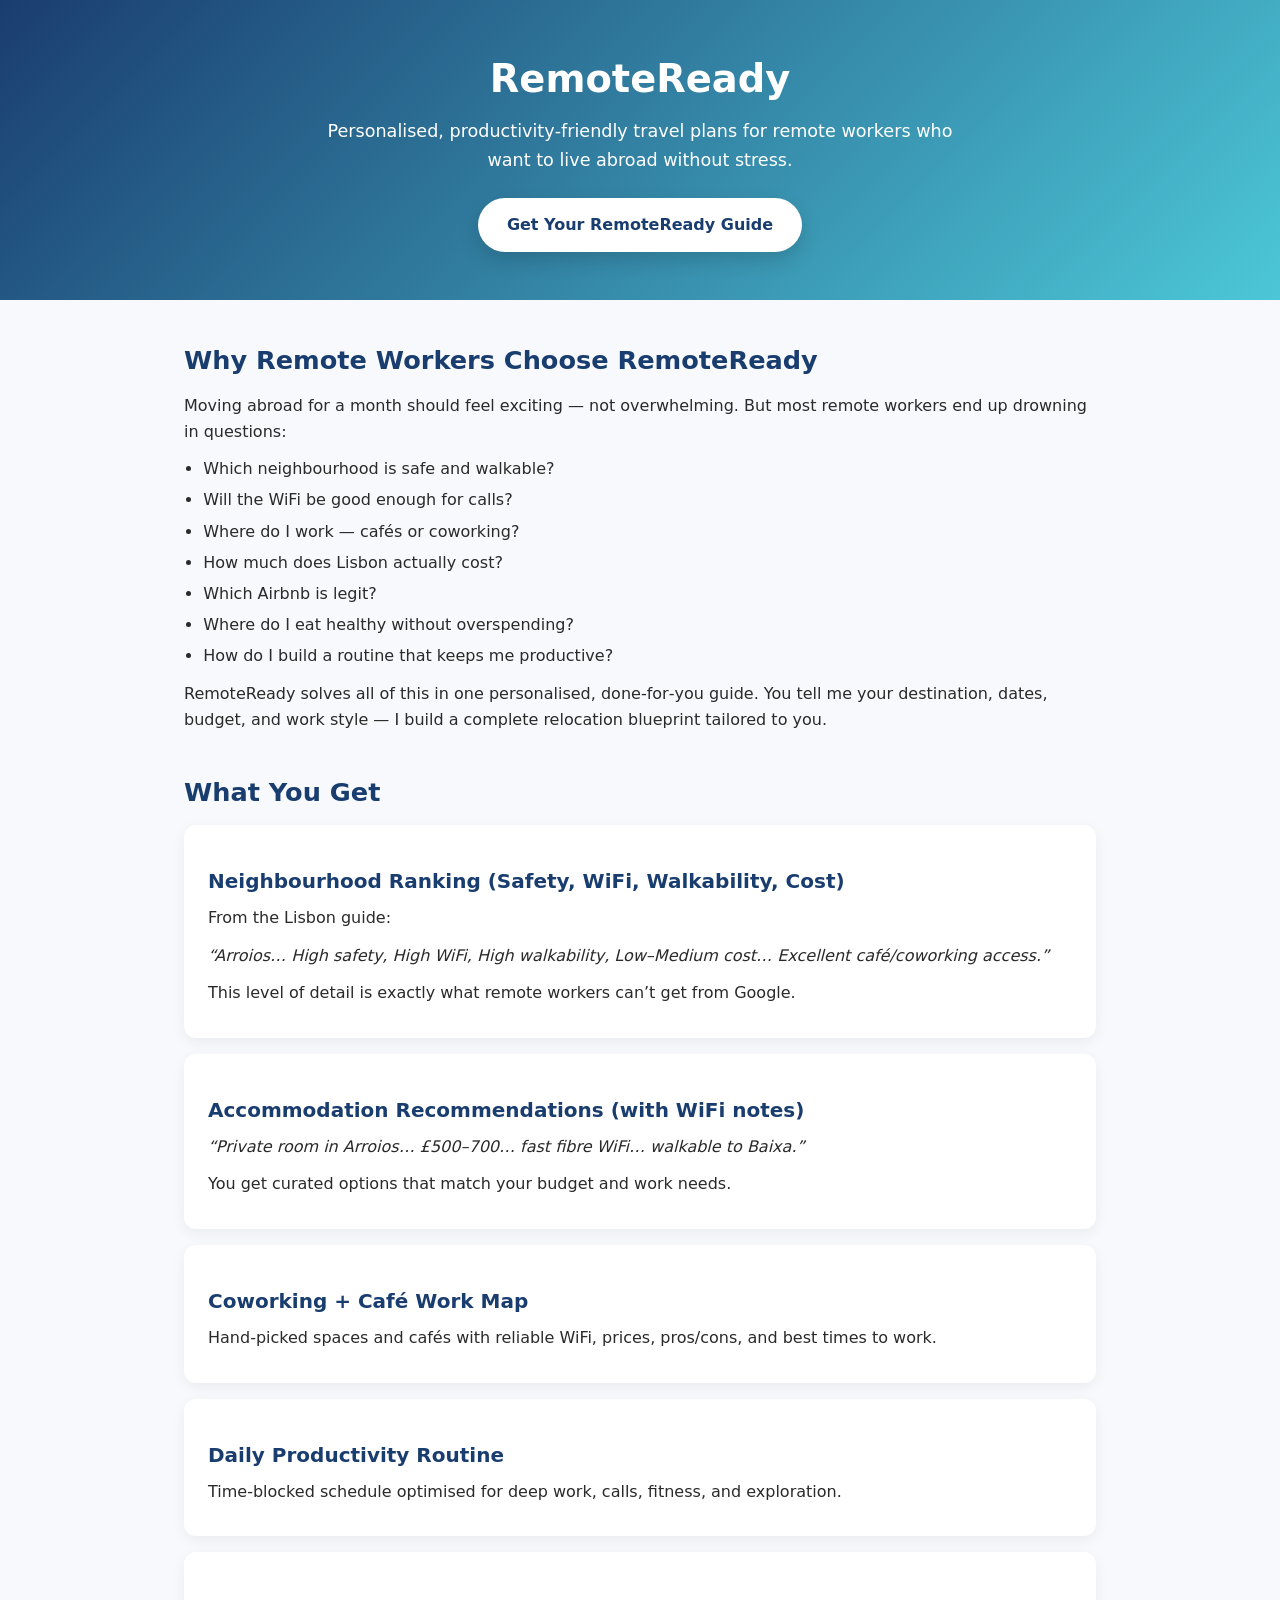
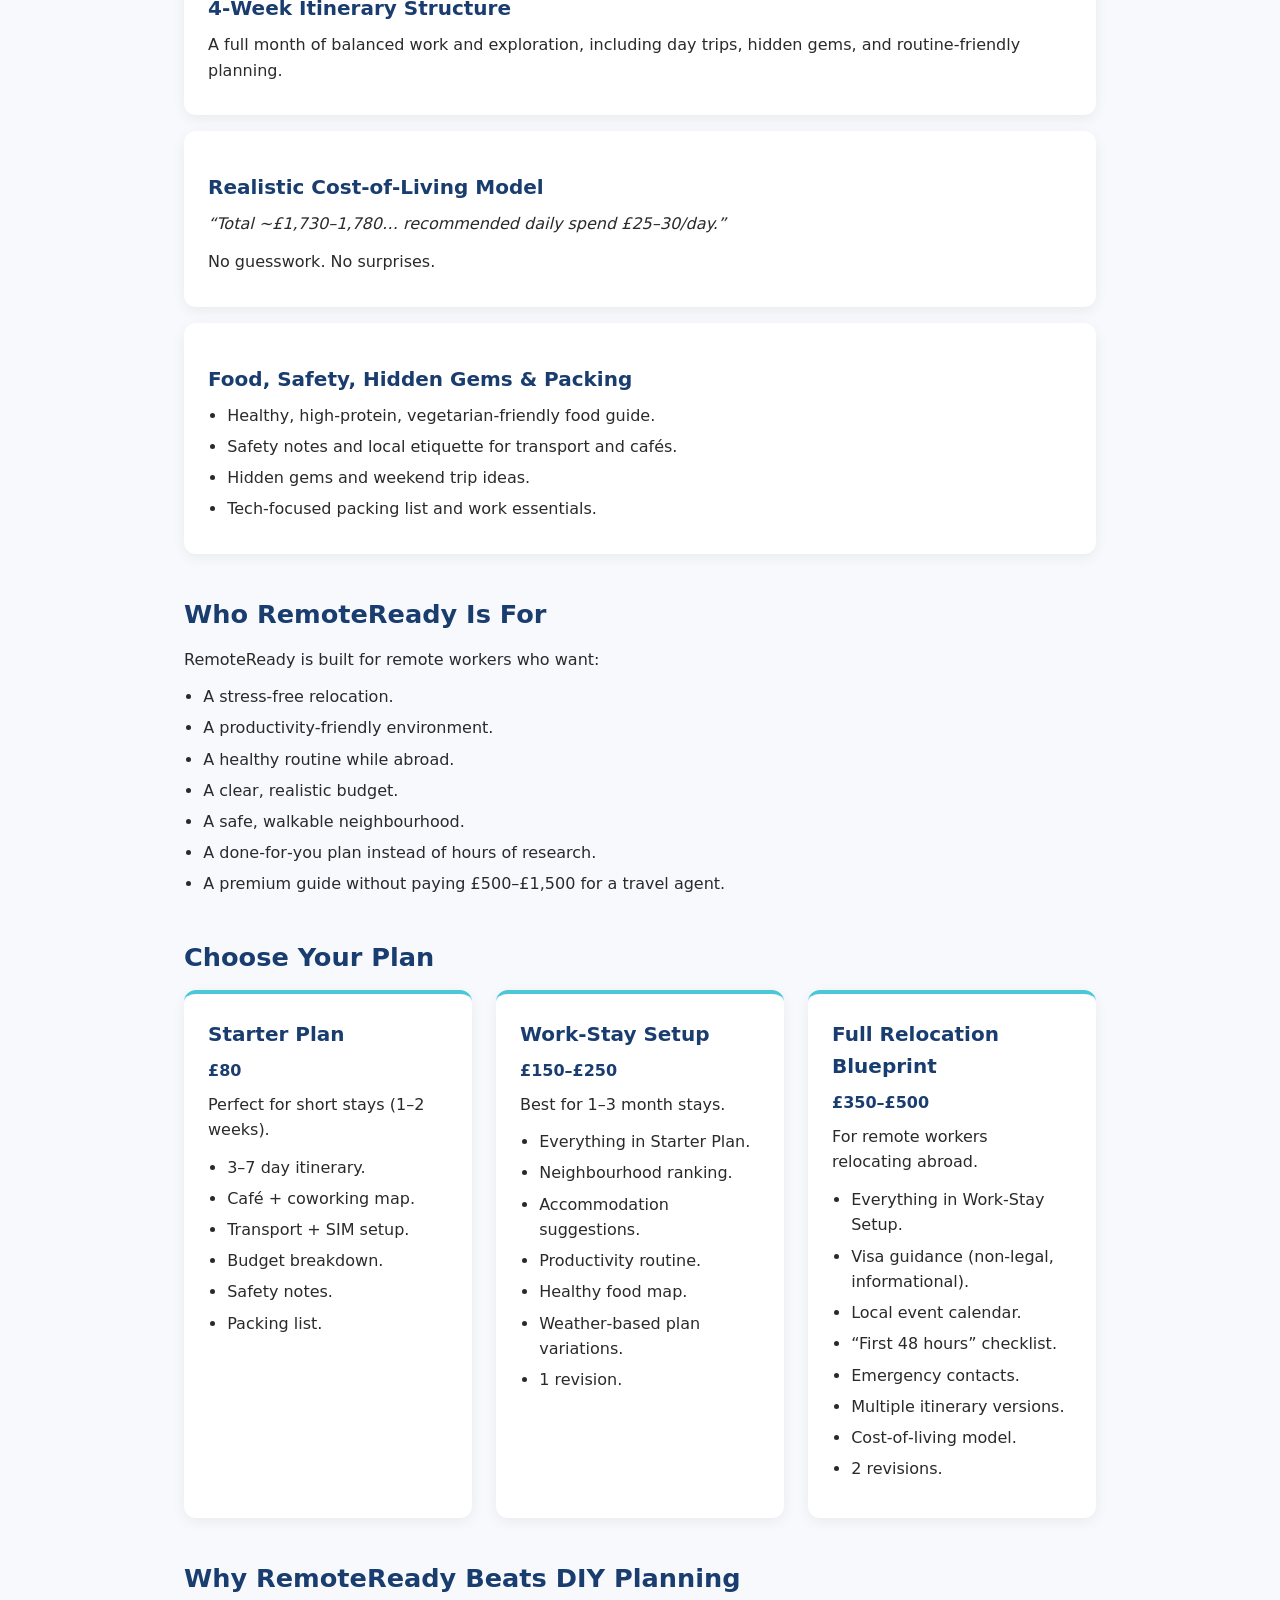
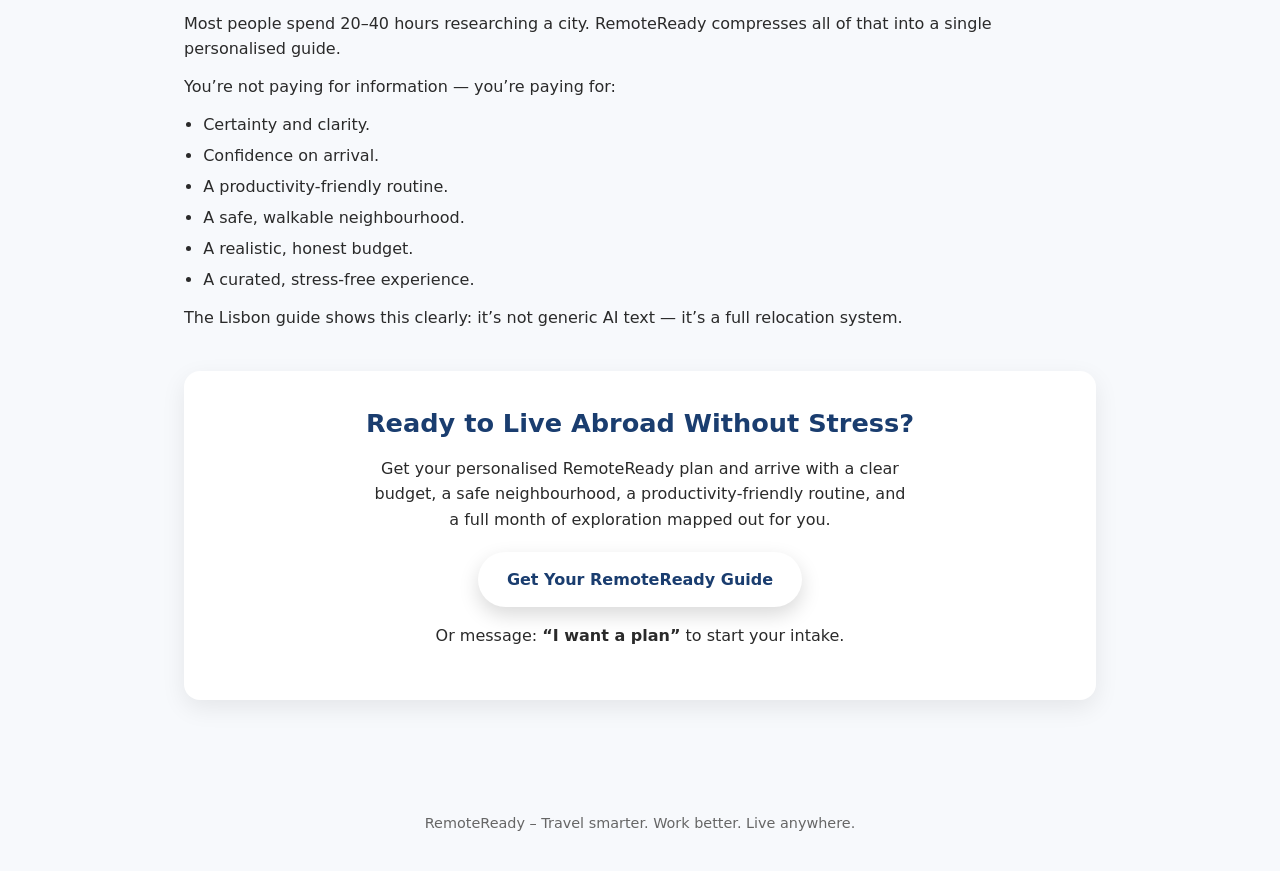
==== !DOCTYPE html.html @ 85c2cf97 "Add files via upload" ====
<!DOCTYPE html>
<html lang="en">
<head>
  <meta charset="UTF-8" />
  <title>RemoteReady – Travel Smarter. Work Better. Live Anywhere.</title>
  <meta name="viewport" content="width=device-width, initial-scale=1" />
  <style>
    :root {
      --primary: #1A3D6F;
      --secondary: #4CC7D8;
      --accent: #E8D3A0;
      --dark: #2A2A2A;
      --light: #f7f9fc;
    }
    * { box-sizing: border-box; margin: 0; padding: 0; }
    body {
      font-family: system-ui, -apple-system, BlinkMacSystemFont, "Segoe UI", sans-serif;
      background: var(--light);
      color: var(--dark);
      line-height: 1.6;
    }
    header {
      background: linear-gradient(135deg, var(--primary), var(--secondary));
      color: #fff;
      padding: 3rem 1.5rem;
      text-align: center;
    }
    header h1 { font-size: 2.4rem; margin-bottom: 0.5rem; }
    header p { font-size: 1.1rem; max-width: 640px; margin: 0.5rem auto 1.5rem; }
    .btn-primary {
      display: inline-block;
      padding: 0.9rem 1.8rem;
      background: #fff;
      color: var(--primary);
      border-radius: 999px;
      font-weight: 600;
      text-decoration: none;
      box-shadow: 0 8px 20px rgba(0,0,0,0.15);
    }
    main { max-width: 960px; margin: 0 auto; padding: 2.5rem 1.5rem 3rem; }
    section { margin-bottom: 2.5rem; }
    h2 {
      font-size: 1.6rem;
      margin-bottom: 0.75rem;
      color: var(--primary);
    }
    h3 {
      font-size: 1.25rem;
      margin: 1.25rem 0 0.5rem;
      color: var(--primary);
    }
    p { margin-bottom: 0.75rem; }
    ul { margin-left: 1.2rem; margin-bottom: 0.75rem; }
    li { margin-bottom: 0.35rem; }
    .highlight {
      background: #fff;
      border-radius: 12px;
      padding: 1.25rem 1.5rem;
      box-shadow: 0 4px 14px rgba(0,0,0,0.06);
      margin-bottom: 1rem;
    }
    .plans {
      display: grid;
      grid-template-columns: repeat(auto-fit, minmax(260px, 1fr));
      gap: 1.5rem;
    }
    .plan-card {
      background: #fff;
      border-radius: 12px;
      padding: 1.5rem;
      box-shadow: 0 4px 14px rgba(0,0,0,0.06);
      border-top: 4px solid var(--secondary);
    }
    .plan-card h3 { margin-top: 0; }
    .price {
      font-weight: 700;
      color: var(--primary);
      margin-bottom: 0.5rem;
    }
    .cta-block {
      text-align: center;
      padding: 2rem 1.5rem;
      background: #fff;
      border-radius: 16px;
      box-shadow: 0 8px 24px rgba(0,0,0,0.08);
    }
    .cta-block p { max-width: 540px; margin: 0.5rem auto 1.25rem; }
    footer {
      text-align: center;
      padding: 1.5rem;
      font-size: 0.9rem;
      color: #666;
    }
    @media (max-width: 600px) {
      header h1 { font-size: 2rem; }
    }
  </style>
</head>
<body>
  <header>
    <h1>RemoteReady</h1>
    <p>Personalised, productivity‑friendly travel plans for remote workers who want to live abroad without stress.</p>
    <a href="#get-started" class="btn-primary">Get Your RemoteReady Guide</a>
  </header>

  <main>
    <section id="why">
      <h2>Why Remote Workers Choose RemoteReady</h2>
      <p>Moving abroad for a month should feel exciting — not overwhelming. But most remote workers end up drowning in questions:</p>
      <ul>
        <li>Which neighbourhood is safe and walkable?</li>
        <li>Will the WiFi be good enough for calls?</li>
        <li>Where do I work — cafés or coworking?</li>
        <li>How much does Lisbon actually cost?</li>
        <li>Which Airbnb is legit?</li>
        <li>Where do I eat healthy without overspending?</li>
        <li>How do I build a routine that keeps me productive?</li>
      </ul>
      <p>RemoteReady solves all of this in one personalised, done‑for‑you guide. You tell me your destination, dates, budget, and work style — I build a complete relocation blueprint tailored to you.</p>
    </section>

    <section id="what-you-get">
      <h2>What You Get</h2>

      <div class="highlight">
        <h3>Neighbourhood Ranking (Safety, WiFi, Walkability, Cost)</h3>
        <p>From the Lisbon guide:</p>
        <p><em>“Arroios… High safety, High WiFi, High walkability, Low–Medium cost… Excellent café/coworking access.”</em></p>
        <p>This level of detail is exactly what remote workers can’t get from Google.</p>
      </div>

      <div class="highlight">
        <h3>Accommodation Recommendations (with WiFi notes)</h3>
        <p><em>“Private room in Arroios… £500–700… fast fibre WiFi… walkable to Baixa.”</em></p>
        <p>You get curated options that match your budget and work needs.</p>
      </div>

      <div class="highlight">
        <h3>Coworking + Café Work Map</h3>
        <p>Hand‑picked spaces and cafés with reliable WiFi, prices, pros/cons, and best times to work.</p>
      </div>

      <div class="highlight">
        <h3>Daily Productivity Routine</h3>
        <p>Time‑blocked schedule optimised for deep work, calls, fitness, and exploration.</p>
      </div>

      <div class="highlight">
        <h3>4‑Week Itinerary Structure</h3>
        <p>A full month of balanced work and exploration, including day trips, hidden gems, and routine‑friendly planning.</p>
      </div>

      <div class="highlight">
        <h3>Realistic Cost‑of‑Living Model</h3>
        <p><em>“Total ~£1,730–1,780… recommended daily spend £25–30/day.”</em></p>
        <p>No guesswork. No surprises.</p>
      </div>

      <div class="highlight">
        <h3>Food, Safety, Hidden Gems & Packing</h3>
        <ul>
          <li>Healthy, high‑protein, vegetarian‑friendly food guide.</li>
          <li>Safety notes and local etiquette for transport and cafés.</li>
          <li>Hidden gems and weekend trip ideas.</li>
          <li>Tech‑focused packing list and work essentials.</li>
        </ul>
      </div>
    </section>

    <section id="who">
      <h2>Who RemoteReady Is For</h2>
      <p>RemoteReady is built for remote workers who want:</p>
      <ul>
        <li>A stress‑free relocation.</li>
        <li>A productivity‑friendly environment.</li>
        <li>A healthy routine while abroad.</li>
        <li>A clear, realistic budget.</li>
        <li>A safe, walkable neighbourhood.</li>
        <li>A done‑for‑you plan instead of hours of research.</li>
        <li>A premium guide without paying £500–£1,500 for a travel agent.</li>
      </ul>
    </section>

    <section id="plans">
      <h2>Choose Your Plan</h2>
      <div class="plans">
        <div class="plan-card">
          <h3>Starter Plan</h3>
          <p class="price">£80</p>
          <p>Perfect for short stays (1–2 weeks).</p>
          <ul>
            <li>3–7 day itinerary.</li>
            <li>Café + coworking map.</li>
            <li>Transport + SIM setup.</li>
            <li>Budget breakdown.</li>
            <li>Safety notes.</li>
            <li>Packing list.</li>
          </ul>
        </div>

        <div class="plan-card">
          <h3>Work‑Stay Setup</h3>
          <p class="price">£150–£250</p>
          <p>Best for 1–3 month stays.</p>
          <ul>
            <li>Everything in Starter Plan.</li>
            <li>Neighbourhood ranking.</li>
            <li>Accommodation suggestions.</li>
            <li>Productivity routine.</li>
            <li>Healthy food map.</li>
            <li>Weather‑based plan variations.</li>
            <li>1 revision.</li>
          </ul>
        </div>

        <div class="plan-card">
          <h3>Full Relocation Blueprint</h3>
          <p class="price">£350–£500</p>
          <p>For remote workers relocating abroad.</p>
          <ul>
            <li>Everything in Work‑Stay Setup.</li>
            <li>Visa guidance (non‑legal, informational).</li>
            <li>Local event calendar.</li>
            <li>“First 48 hours” checklist.</li>
            <li>Emergency contacts.</li>
            <li>Multiple itinerary versions.</li>
            <li>Cost‑of‑living model.</li>
            <li>2 revisions.</li>
          </ul>
        </div>
      </div>
    </section>

    <section id="why-better">
      <h2>Why RemoteReady Beats DIY Planning</h2>
      <p>Most people spend 20–40 hours researching a city. RemoteReady compresses all of that into a single personalised guide.</p>
      <p>You’re not paying for information — you’re paying for:</p>
      <ul>
        <li>Certainty and clarity.</li>
        <li>Confidence on arrival.</li>
        <li>A productivity‑friendly routine.</li>
        <li>A safe, walkable neighbourhood.</li>
        <li>A realistic, honest budget.</li>
        <li>A curated, stress‑free experience.</li>
      </ul>
      <p>The Lisbon guide shows this clearly: it’s not generic AI text — it’s a full relocation system.</p>
    </section>

    <section id="get-started">
      <div class="cta-block">
        <h2>Ready to Live Abroad Without Stress?</h2>
        <p>Get your personalised RemoteReady plan and arrive with a clear budget, a safe neighbourhood, a productivity‑friendly routine, and a full month of exploration mapped out for you.</p>
        <a href="#" class="btn-primary">Get Your RemoteReady Guide</a>
        <p style="margin-top:1rem;">Or message: <strong>“I want a plan”</strong> to start your intake.</p>
      </div>
    </section>
  </main>

  <footer>
    <p>RemoteReady – Travel smarter. Work better. Live anywhere.</p>
  </footer>
</body>
</html>
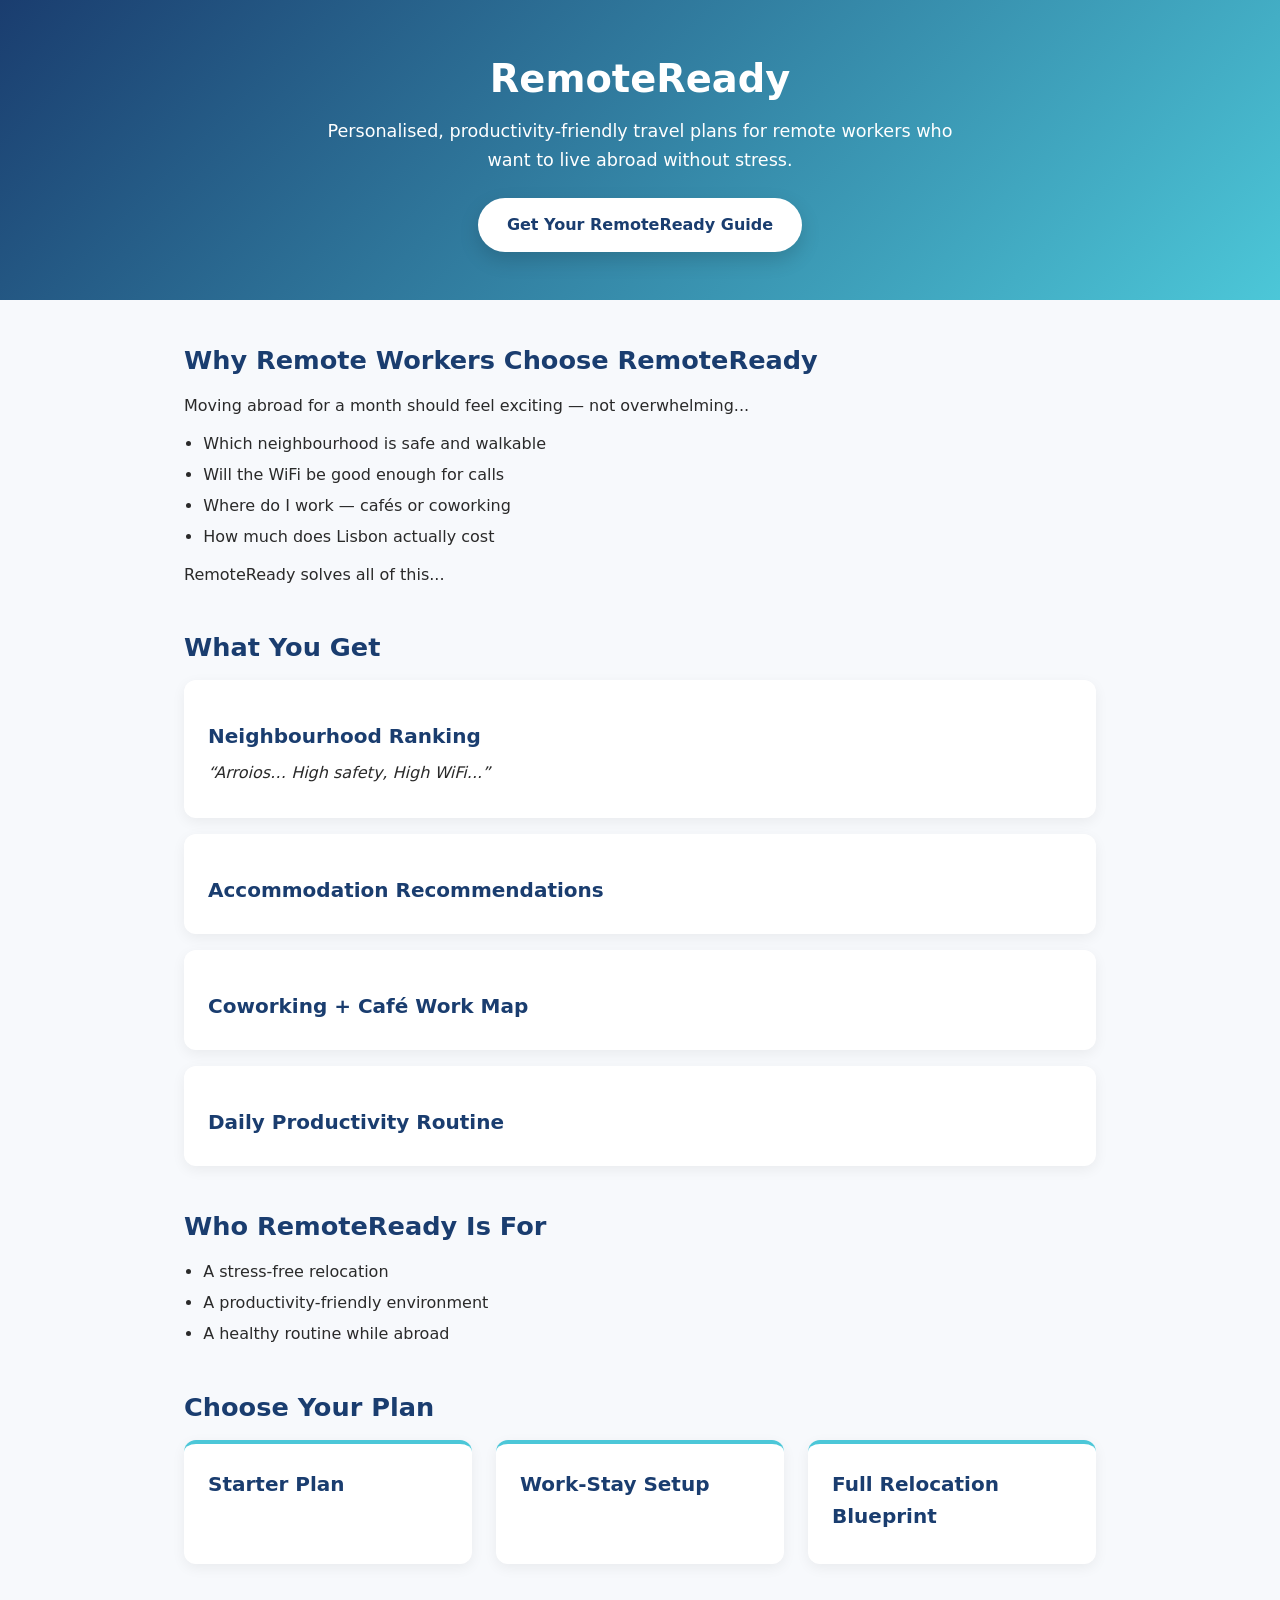
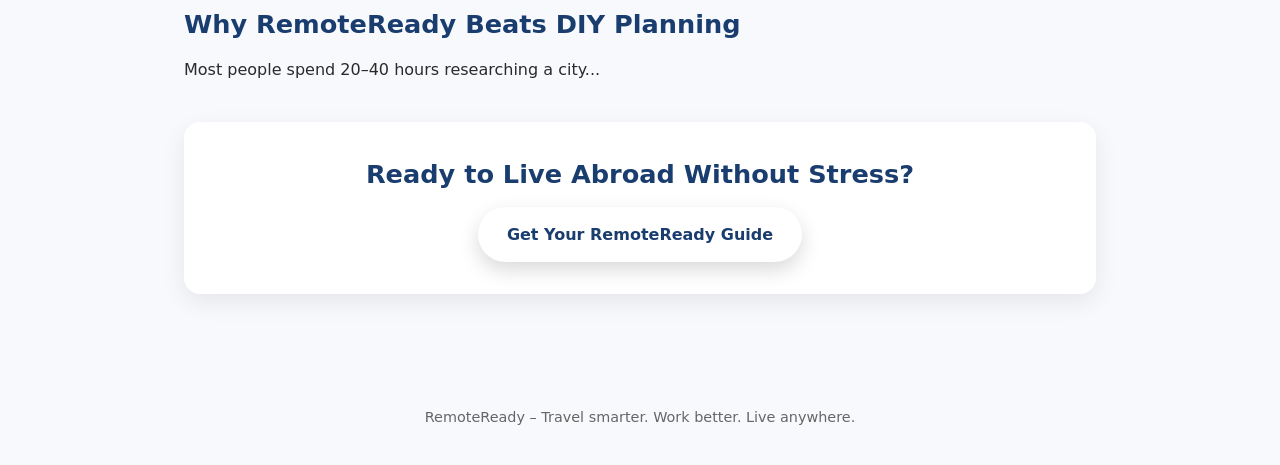
==== commit a8bc1e66: "Update !DOCTYPE html.html" ====
--- a/!DOCTYPE html.html
+++ b/!DOCTYPE html.html
@@ -4,6 +4,10 @@
   <meta charset="UTF-8" />
   <title>RemoteReady – Travel Smarter. Work Better. Live Anywhere.</title>
   <meta name="viewport" content="width=device-width, initial-scale=1" />
+
+  <!-- AOS Animation Library -->
+  <link rel="stylesheet" href="https://unpkg.com/aos@2.3.1/dist/aos.css" />
+
   <style>
     :root {
       --primary: #1A3D6F;
@@ -70,6 +74,11 @@
       padding: 1.5rem;
       box-shadow: 0 4px 14px rgba(0,0,0,0.06);
       border-top: 4px solid var(--secondary);
+      transition: transform 0.3s ease, box-shadow 0.3s ease;
+    }
+    .plan-card:hover {
+      transform: translateY(-6px);
+      box-shadow: 0 10px 24px rgba(0,0,0,0.12);
     }
     .plan-card h3 { margin-top: 0; }
     .price {
@@ -97,167 +106,100 @@
   </style>
 </head>
 <body>
-  <header>
+
+  <header data-aos="fade-down">
     <h1>RemoteReady</h1>
     <p>Personalised, productivity‑friendly travel plans for remote workers who want to live abroad without stress.</p>
-    <a href="#get-started" class="btn-primary">Get Your RemoteReady Guide</a>
+    <a href="#get-started" class="btn-primary" data-aos="zoom-in" data-aos-delay="300">Get Your RemoteReady Guide</a>
   </header>
 
   <main>
-    <section id="why">
+    <section id="why" data-aos="fade-up">
       <h2>Why Remote Workers Choose RemoteReady</h2>
-      <p>Moving abroad for a month should feel exciting — not overwhelming. But most remote workers end up drowning in questions:</p>
+      <p>Moving abroad for a month should feel exciting — not overwhelming...</p>
       <ul>
-        <li>Which neighbourhood is safe and walkable?</li>
-        <li>Will the WiFi be good enough for calls?</li>
-        <li>Where do I work — cafés or coworking?</li>
-        <li>How much does Lisbon actually cost?</li>
-        <li>Which Airbnb is legit?</li>
-        <li>Where do I eat healthy without overspending?</li>
-        <li>How do I build a routine that keeps me productive?</li>
+        <li>Which neighbourhood is safe and walkable</li>
+        <li>Will the WiFi be good enough for calls</li>
+        <li>Where do I work — cafés or coworking</li>
+        <li>How much does Lisbon actually cost</li>
       </ul>
-      <p>RemoteReady solves all of this in one personalised, done‑for‑you guide. You tell me your destination, dates, budget, and work style — I build a complete relocation blueprint tailored to you.</p>
-    </section>
-
-    <section id="what-you-get">
+      <p>RemoteReady solves all of this...</p>
+    </section>
+
+    <section id="what-you-get" data-aos="fade-up">
       <h2>What You Get</h2>
 
-      <div class="highlight">
-        <h3>Neighbourhood Ranking (Safety, WiFi, Walkability, Cost)</h3>
-        <p>From the Lisbon guide:</p>
-        <p><em>“Arroios… High safety, High WiFi, High walkability, Low–Medium cost… Excellent café/coworking access.”</em></p>
-        <p>This level of detail is exactly what remote workers can’t get from Google.</p>
-      </div>
-
-      <div class="highlight">
-        <h3>Accommodation Recommendations (with WiFi notes)</h3>
-        <p><em>“Private room in Arroios… £500–700… fast fibre WiFi… walkable to Baixa.”</em></p>
-        <p>You get curated options that match your budget and work needs.</p>
-      </div>
-
-      <div class="highlight">
+      <div class="highlight" data-aos="fade-up" data-aos-delay="100">
+        <h3>Neighbourhood Ranking</h3>
+        <p><em>“Arroios… High safety, High WiFi...”</em></p>
+      </div>
+
+      <div class="highlight" data-aos="fade-up" data-aos-delay="200">
+        <h3>Accommodation Recommendations</h3>
+      </div>
+
+      <div class="highlight" data-aos="fade-up" data-aos-delay="300">
         <h3>Coworking + Café Work Map</h3>
-        <p>Hand‑picked spaces and cafés with reliable WiFi, prices, pros/cons, and best times to work.</p>
-      </div>
-
-      <div class="highlight">
+      </div>
+
+      <div class="highlight" data-aos="fade-up" data-aos-delay="400">
         <h3>Daily Productivity Routine</h3>
-        <p>Time‑blocked schedule optimised for deep work, calls, fitness, and exploration.</p>
-      </div>
-
-      <div class="highlight">
-        <h3>4‑Week Itinerary Structure</h3>
-        <p>A full month of balanced work and exploration, including day trips, hidden gems, and routine‑friendly planning.</p>
-      </div>
-
-      <div class="highlight">
-        <h3>Realistic Cost‑of‑Living Model</h3>
-        <p><em>“Total ~£1,730–1,780… recommended daily spend £25–30/day.”</em></p>
-        <p>No guesswork. No surprises.</p>
-      </div>
-
-      <div class="highlight">
-        <h3>Food, Safety, Hidden Gems & Packing</h3>
-        <ul>
-          <li>Healthy, high‑protein, vegetarian‑friendly food guide.</li>
-          <li>Safety notes and local etiquette for transport and cafés.</li>
-          <li>Hidden gems and weekend trip ideas.</li>
-          <li>Tech‑focused packing list and work essentials.</li>
-        </ul>
-      </div>
-    </section>
-
-    <section id="who">
+      </div>
+    </section>
+
+    <section id="who" data-aos="fade-up">
       <h2>Who RemoteReady Is For</h2>
-      <p>RemoteReady is built for remote workers who want:</p>
       <ul>
-        <li>A stress‑free relocation.</li>
-        <li>A productivity‑friendly environment.</li>
-        <li>A healthy routine while abroad.</li>
-        <li>A clear, realistic budget.</li>
-        <li>A safe, walkable neighbourhood.</li>
-        <li>A done‑for‑you plan instead of hours of research.</li>
-        <li>A premium guide without paying £500–£1,500 for a travel agent.</li>
+        <li>A stress‑free relocation</li>
+        <li>A productivity‑friendly environment</li>
+        <li>A healthy routine while abroad</li>
       </ul>
     </section>
 
-    <section id="plans">
+    <section id="plans" data-aos="fade-up">
       <h2>Choose Your Plan</h2>
       <div class="plans">
-        <div class="plan-card">
+        <div class="plan-card" data-aos="zoom-in" data-aos-delay="100">
           <h3>Starter Plan</h3>
-          <p class="price">£80</p>
-          <p>Perfect for short stays (1–2 weeks).</p>
-          <ul>
-            <li>3–7 day itinerary.</li>
-            <li>Café + coworking map.</li>
-            <li>Transport + SIM setup.</li>
-            <li>Budget breakdown.</li>
-            <li>Safety notes.</li>
-            <li>Packing list.</li>
-          </ul>
         </div>
 
-        <div class="plan-card">
+        <div class="plan-card" data-aos="zoom-in" data-aos-delay="200">
           <h3>Work‑Stay Setup</h3>
-          <p class="price">£150–£250</p>
-          <p>Best for 1–3 month stays.</p>
-          <ul>
-            <li>Everything in Starter Plan.</li>
-            <li>Neighbourhood ranking.</li>
-            <li>Accommodation suggestions.</li>
-            <li>Productivity routine.</li>
-            <li>Healthy food map.</li>
-            <li>Weather‑based plan variations.</li>
-            <li>1 revision.</li>
-          </ul>
         </div>
 
-        <div class="plan-card">
+        <div class="plan-card" data-aos="zoom-in" data-aos-delay="300">
           <h3>Full Relocation Blueprint</h3>
-          <p class="price">£350–£500</p>
-          <p>For remote workers relocating abroad.</p>
-          <ul>
-            <li>Everything in Work‑Stay Setup.</li>
-            <li>Visa guidance (non‑legal, informational).</li>
-            <li>Local event calendar.</li>
-            <li>“First 48 hours” checklist.</li>
-            <li>Emergency contacts.</li>
-            <li>Multiple itinerary versions.</li>
-            <li>Cost‑of‑living model.</li>
-            <li>2 revisions.</li>
-          </ul>
         </div>
       </div>
     </section>
 
-    <section id="why-better">
+    <section id="why-better" data-aos="fade-up">
       <h2>Why RemoteReady Beats DIY Planning</h2>
-      <p>Most people spend 20–40 hours researching a city. RemoteReady compresses all of that into a single personalised guide.</p>
-      <p>You’re not paying for information — you’re paying for:</p>
-      <ul>
-        <li>Certainty and clarity.</li>
-        <li>Confidence on arrival.</li>
-        <li>A productivity‑friendly routine.</li>
-        <li>A safe, walkable neighbourhood.</li>
-        <li>A realistic, honest budget.</li>
-        <li>A curated, stress‑free experience.</li>
-      </ul>
-      <p>The Lisbon guide shows this clearly: it’s not generic AI text — it’s a full relocation system.</p>
-    </section>
-
-    <section id="get-started">
+      <p>Most people spend 20–40 hours researching a city...</p>
+    </section>
+
+    <section id="get-started" data-aos="fade-up">
       <div class="cta-block">
         <h2>Ready to Live Abroad Without Stress?</h2>
-        <p>Get your personalised RemoteReady plan and arrive with a clear budget, a safe neighbourhood, a productivity‑friendly routine, and a full month of exploration mapped out for you.</p>
-        <a href="#" class="btn-primary">Get Your RemoteReady Guide</a>
-        <p style="margin-top:1rem;">Or message: <strong>“I want a plan”</strong> to start your intake.</p>
+        <a href="#" class="btn-primary" data-aos="zoom-in">Get Your RemoteReady Guide</a>
       </div>
     </section>
   </main>
 
-  <footer>
+  <footer data-aos="fade-up">
     <p>RemoteReady – Travel smarter. Work better. Live anywhere.</p>
   </footer>
+
+  <!-- AOS Script -->
+  <script src="https://unpkg.com/aos@2.3.1/dist/aos.js"></script>
+  <script>
+    AOS.init({
+      duration: 900,
+      easing: 'ease-out-quart',
+      once: true
+    });
+  </script>
+
 </body>
 </html>
+
